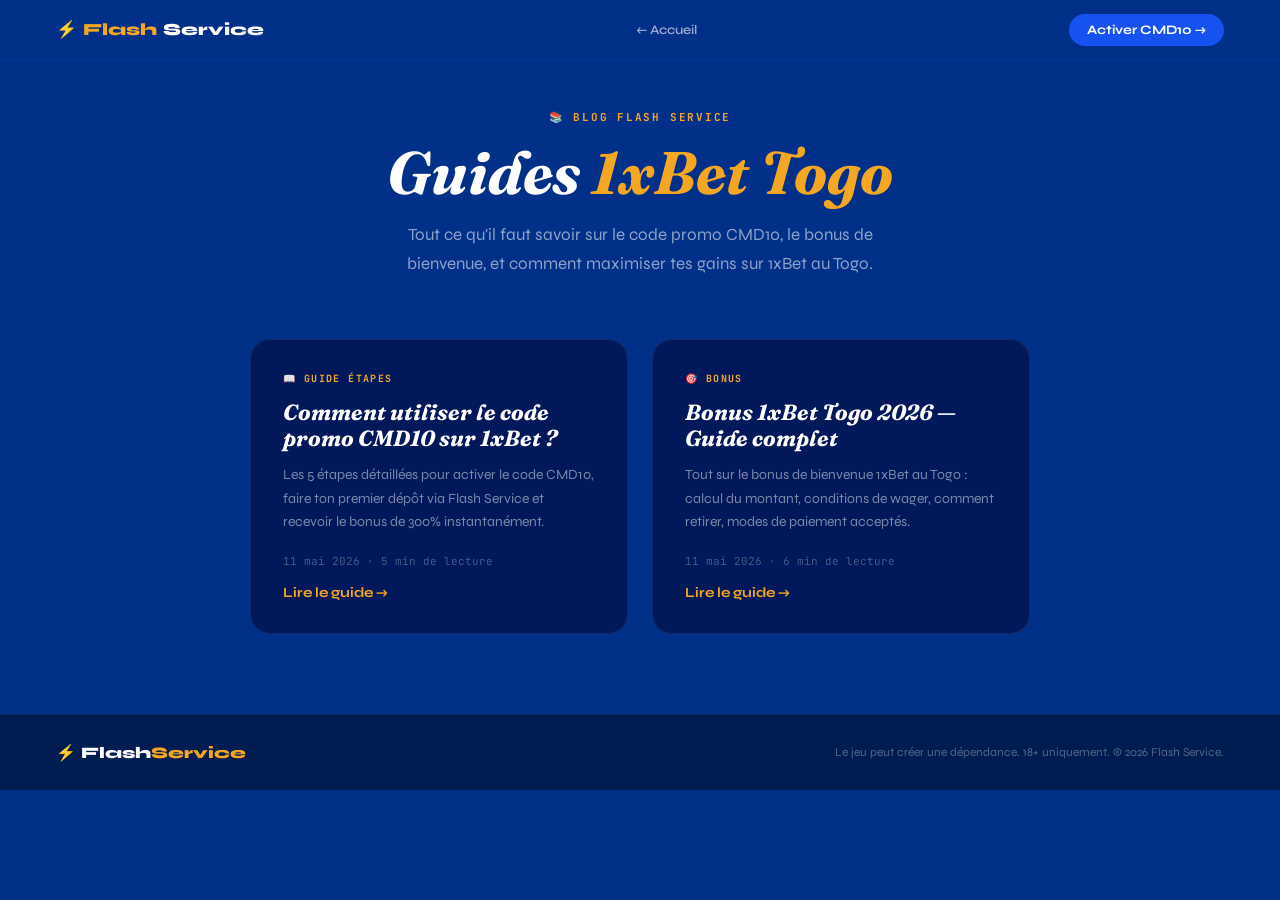
==== blog/index.html @ 1d36af23 "Flash Service — site 1xBet Togo (index + blog + sitemap + robots)" ====
<!DOCTYPE html>
<html lang="fr">
<head>
<meta charset="UTF-8">
<meta name="viewport" content="width=device-width, initial-scale=1.0">
<title>Blog Flash Service — Guides 1xBet Togo, Code Promo CMD10, Bonus</title>
<meta name="description" content="Guides et articles sur 1xBet au Togo. Comment utiliser le code promo CMD10, obtenir le bonus 300%, retirer ses gains. Flash Service, agent officiel 1xBet Lomé.">
<meta name="robots" content="index, follow">
<link rel="canonical" href="https://flashservice.tg/blog/">
<link rel="preconnect" href="https://fonts.googleapis.com">
<link rel="preconnect" href="https://fonts.gstatic.com" crossorigin>
<link href="https://fonts.googleapis.com/css2?family=Fraunces:ital,opsz,wght@1,9..144,700&family=Syne:wght@400;600;700;800&family=JetBrains+Mono:wght@500;700&display=swap" rel="stylesheet">
<style>
*,*::before,*::after{box-sizing:border-box;margin:0;padding:0}
html{scroll-behavior:smooth}
body{font-family:'Syne',sans-serif;background:#003087;color:#fff;-webkit-font-smoothing:antialiased}
a{color:inherit;text-decoration:none}
:root{--accent:#f5a623;--dark-2:#002070;--dark-3:#01195a;--blue:#1652f0;--blue-glow:rgba(22,82,240,.42);--ff-display:'Fraunces',serif;--ff-mono:'JetBrains Mono',monospace;--r-pill:999px}
.nav{position:fixed;top:0;left:0;right:0;z-index:100;height:60px;display:flex;align-items:center;justify-content:space-between;padding:0 clamp(20px,5vw,56px);background:rgba(0,48,135,.94);backdrop-filter:blur(14px);border-bottom:1px solid rgba(22,82,240,.18)}
.nav-logo{font-weight:800;font-size:17px;display:flex;align-items:center;gap:6px}
.nav-logo .flash{color:var(--accent)}
.nav-back{font-size:13px;font-weight:600;color:rgba(255,255,255,.6);display:flex;align-items:center;gap:6px}
.nav-cta{display:inline-flex;align-items:center;gap:6px;background:var(--blue);color:#fff;font-weight:700;font-size:13px;padding:8px 18px;border-radius:var(--r-pill)}
.hero{padding:110px clamp(20px,5vw,60px) 60px;max-width:900px;margin:0 auto;text-align:center}
.hero-tag{font-family:var(--ff-mono);font-size:11px;font-weight:700;letter-spacing:.16em;text-transform:uppercase;color:var(--accent);margin-bottom:16px}
.hero h1{font-family:var(--ff-display);font-style:italic;font-weight:700;font-size:clamp(36px,6vw,60px);line-height:1.08;margin-bottom:16px}
.hero h1 em{color:var(--accent);font-style:inherit}
.hero p{font-size:17px;color:rgba(255,255,255,.55);max-width:520px;margin:0 auto;line-height:1.7}
.grid{display:grid;grid-template-columns:repeat(auto-fit,minmax(320px,1fr));gap:24px;max-width:900px;margin:0 auto;padding:0 clamp(20px,5vw,60px) 80px}
.card{background:var(--dark-3);border:1px solid rgba(255,255,255,.07);border-radius:20px;padding:32px;transition:border-color .2s,transform .2s;display:flex;flex-direction:column}
.card:hover{border-color:rgba(245,166,35,.3);transform:translateY(-4px)}
.card-tag{font-family:var(--ff-mono);font-size:10px;font-weight:700;letter-spacing:.14em;text-transform:uppercase;color:var(--accent);margin-bottom:14px}
.card h2{font-family:var(--ff-display);font-style:italic;font-weight:700;font-size:22px;line-height:1.2;margin-bottom:12px}
.card p{font-size:14px;color:rgba(255,255,255,.48);line-height:1.68;flex:1;margin-bottom:20px}
.card-meta{font-family:var(--ff-mono);font-size:11px;color:rgba(255,255,255,.28);margin-bottom:16px}
.card-link{display:inline-flex;align-items:center;gap:6px;font-weight:700;font-size:14px;color:var(--accent)}
.card-link:hover{text-decoration:underline}
footer{background:rgba(0,0,0,.4);border-top:1px solid rgba(255,255,255,.06);padding:28px clamp(20px,5vw,56px);display:flex;flex-wrap:wrap;gap:14px;align-items:center;justify-content:space-between;font-size:13px;color:rgba(255,255,255,.32)}
footer a{color:rgba(255,255,255,.45)}
.footer-logo{font-weight:800;font-size:16px;color:#fff}
.footer-logo span{color:var(--accent)}
</style>
</head>
<body>
<nav class="nav">
  <a href="/" class="nav-logo">⚡ <span class="flash">Flash</span>Service</a>
  <a href="/" class="nav-back">← Accueil</a>
  <a href="https://reffpa.com/L?tag=d_2916557m_97c_&site=2916557&ad=97" target="_blank" rel="noopener" class="nav-cta">Activer CMD10 →</a>
</nav>

<div class="hero">
  <div class="hero-tag">📚 Blog Flash Service</div>
  <h1>Guides <em>1xBet Togo</em></h1>
  <p>Tout ce qu'il faut savoir sur le code promo CMD10, le bonus de bienvenue, et comment maximiser tes gains sur 1xBet au Togo.</p>
</div>

<div class="grid">
  <a href="/blog/comment-utiliser-code-promo-1xbet-togo.html" class="card">
    <div class="card-tag">📖 Guide étapes</div>
    <h2>Comment utiliser le code promo CMD10 sur 1xBet ?</h2>
    <p>Les 5 étapes détaillées pour activer le code CMD10, faire ton premier dépôt via Flash Service et recevoir le bonus de 300% instantanément.</p>
    <div class="card-meta">11 mai 2026 · 5 min de lecture</div>
    <span class="card-link">Lire le guide →</span>
  </a>

  <a href="/blog/bonus-1xbet-togo-2026.html" class="card">
    <div class="card-tag">🎯 Bonus</div>
    <h2>Bonus 1xBet Togo 2026 — Guide complet</h2>
    <p>Tout sur le bonus de bienvenue 1xBet au Togo : calcul du montant, conditions de wager, comment retirer, modes de paiement acceptés.</p>
    <div class="card-meta">11 mai 2026 · 6 min de lecture</div>
    <span class="card-link">Lire le guide →</span>
  </a>
</div>

<footer>
  <a href="/" class="footer-logo">⚡ Flash<span>Service</span></a>
  <p style="font-size:12px">Le jeu peut créer une dépendance. 18+ uniquement. © 2026 Flash Service.</p>
</footer>
</body>
</html>
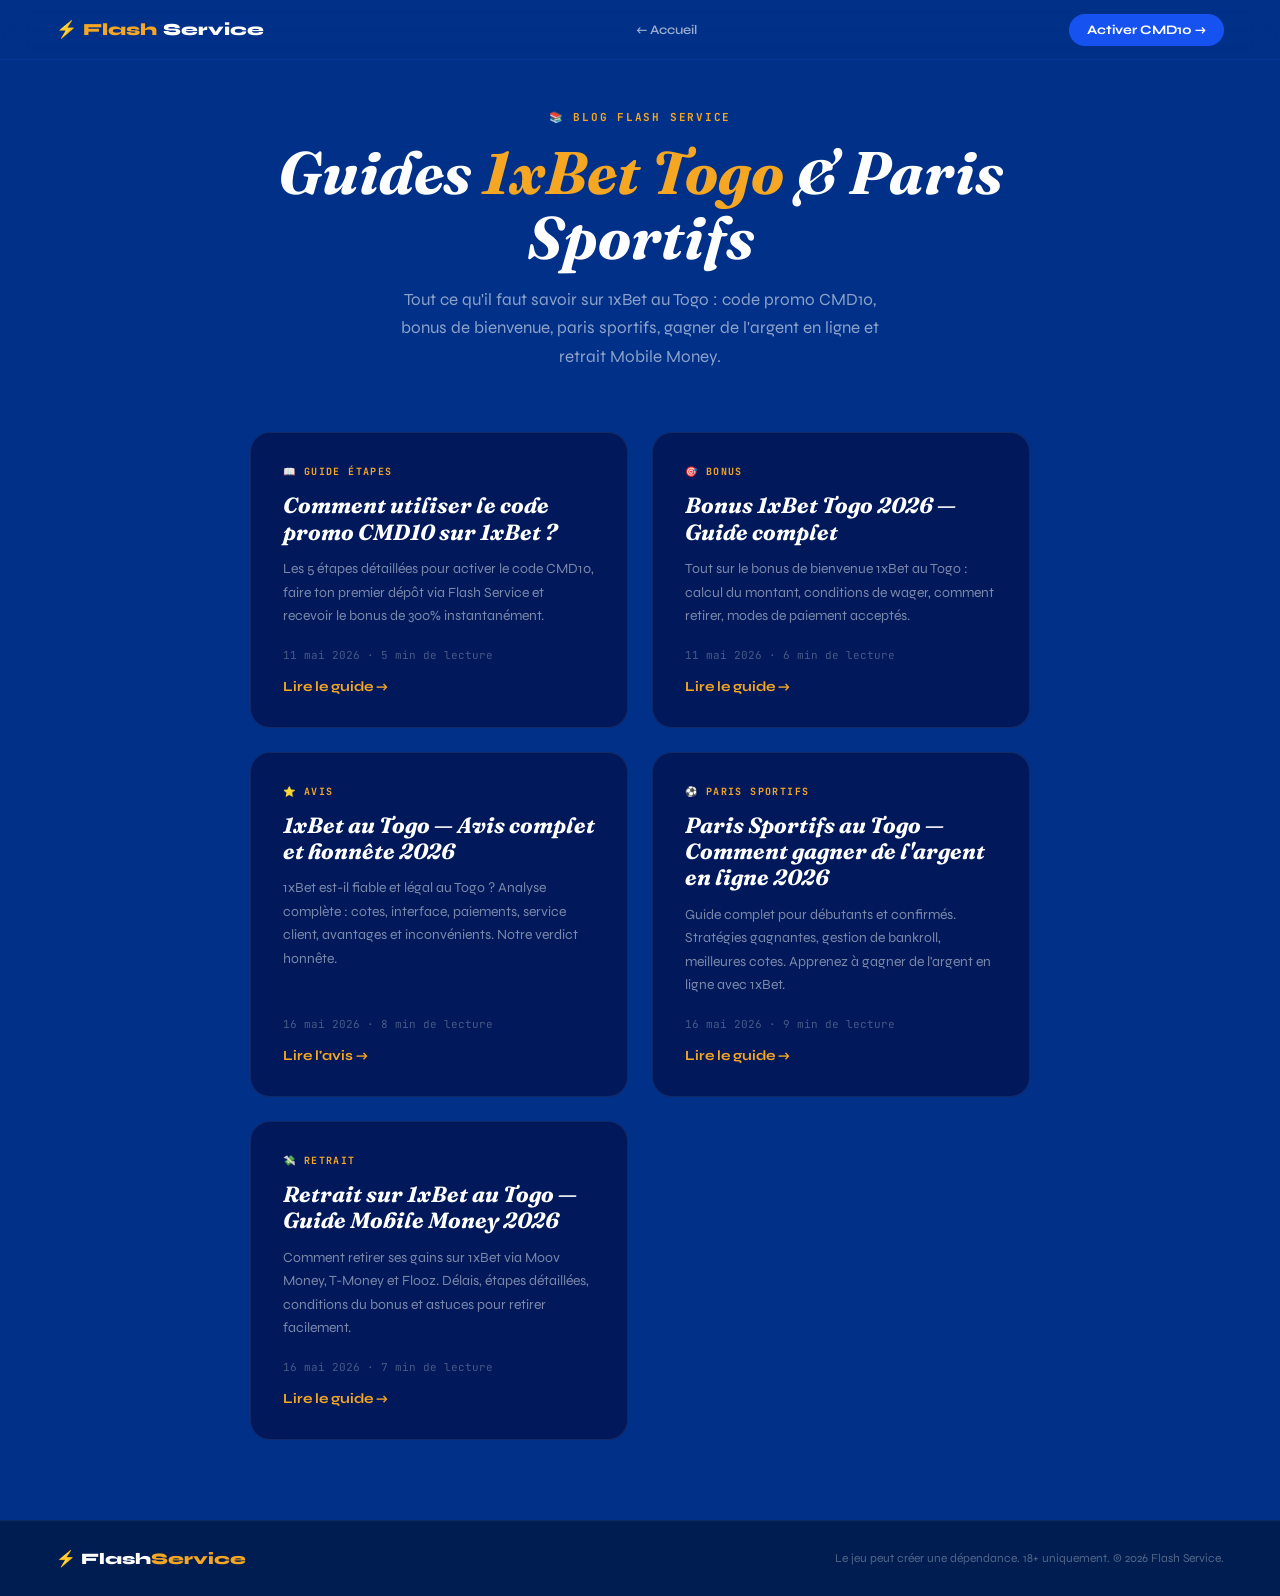
==== commit c9583b11: "SEO: maillage interne + sitemap + 5 nouveaux articles en cours - blog/index.html : 5 cartes d'articl" ====
--- a/blog/index.html
+++ b/blog/index.html
@@ -3,10 +3,11 @@
 <head>
 <meta charset="UTF-8">
 <meta name="viewport" content="width=device-width, initial-scale=1.0">
-<title>Blog Flash Service — Guides 1xBet Togo, Code Promo CMD10, Bonus</title>
-<meta name="description" content="Guides et articles sur 1xBet au Togo. Comment utiliser le code promo CMD10, obtenir le bonus 300%, retirer ses gains. Flash Service, agent officiel 1xBet Lomé.">
+<title>Blog Flash Service — 1xBet Togo, Paris Sportifs, Code Promo CMD10, Bonus</title>
+<meta name="description" content="Guides complets sur 1xBet au Togo : code promo CMD10, bonus 300%, paris sportifs, comment gagner de l'argent en ligne, retrait Mobile Money. Flash Service, agent officiel 1xBet Lomé.">
+<meta name="keywords" content="1xBet Togo, code promo 1xBet, paris sportifs Togo, comment gagner argent en ligne Togo, bonus 1xBet, retrait 1xBet Mobile Money, Flash Service">
 <meta name="robots" content="index, follow">
-<link rel="canonical" href="https://flashservice.tg/blog/">
+<link rel="canonical" href="https://flashservice.org/blog/">
 <link rel="preconnect" href="https://fonts.googleapis.com">
 <link rel="preconnect" href="https://fonts.gstatic.com" crossorigin>
 <link href="https://fonts.googleapis.com/css2?family=Fraunces:ital,opsz,wght@1,9..144,700&family=Syne:wght@400;600;700;800&family=JetBrains+Mono:wght@500;700&display=swap" rel="stylesheet">
@@ -50,8 +51,8 @@
 
 <div class="hero">
   <div class="hero-tag">📚 Blog Flash Service</div>
-  <h1>Guides <em>1xBet Togo</em></h1>
-  <p>Tout ce qu'il faut savoir sur le code promo CMD10, le bonus de bienvenue, et comment maximiser tes gains sur 1xBet au Togo.</p>
+  <h1>Guides <em>1xBet Togo</em> & Paris Sportifs</h1>
+  <p>Tout ce qu'il faut savoir sur 1xBet au Togo : code promo CMD10, bonus de bienvenue, paris sportifs, gagner de l'argent en ligne et retrait Mobile Money.</p>
 </div>
 
 <div class="grid">
@@ -70,6 +71,30 @@
     <div class="card-meta">11 mai 2026 · 6 min de lecture</div>
     <span class="card-link">Lire le guide →</span>
   </a>
+
+  <a href="/blog/1xbet-togo-avis-2026.html" class="card">
+    <div class="card-tag">⭐ Avis</div>
+    <h2>1xBet au Togo — Avis complet et honnête 2026</h2>
+    <p>1xBet est-il fiable et légal au Togo ? Analyse complète : cotes, interface, paiements, service client, avantages et inconvénients. Notre verdict honnête.</p>
+    <div class="card-meta">16 mai 2026 · 8 min de lecture</div>
+    <span class="card-link">Lire l'avis →</span>
+  </a>
+
+  <a href="/blog/paris-sportifs-togo-guide-2026.html" class="card">
+    <div class="card-tag">⚽ Paris sportifs</div>
+    <h2>Paris Sportifs au Togo — Comment gagner de l'argent en ligne 2026</h2>
+    <p>Guide complet pour débutants et confirmés. Stratégies gagnantes, gestion de bankroll, meilleures cotes. Apprenez à gagner de l'argent en ligne avec 1xBet.</p>
+    <div class="card-meta">16 mai 2026 · 9 min de lecture</div>
+    <span class="card-link">Lire le guide →</span>
+  </a>
+
+  <a href="/blog/retrait-1xbet-mobile-money-togo.html" class="card">
+    <div class="card-tag">💸 Retrait</div>
+    <h2>Retrait sur 1xBet au Togo — Guide Mobile Money 2026</h2>
+    <p>Comment retirer ses gains sur 1xBet via Moov Money, T-Money et Flooz. Délais, étapes détaillées, conditions du bonus et astuces pour retirer facilement.</p>
+    <div class="card-meta">16 mai 2026 · 7 min de lecture</div>
+    <span class="card-link">Lire le guide →</span>
+  </a>
 </div>
 
 <footer>
